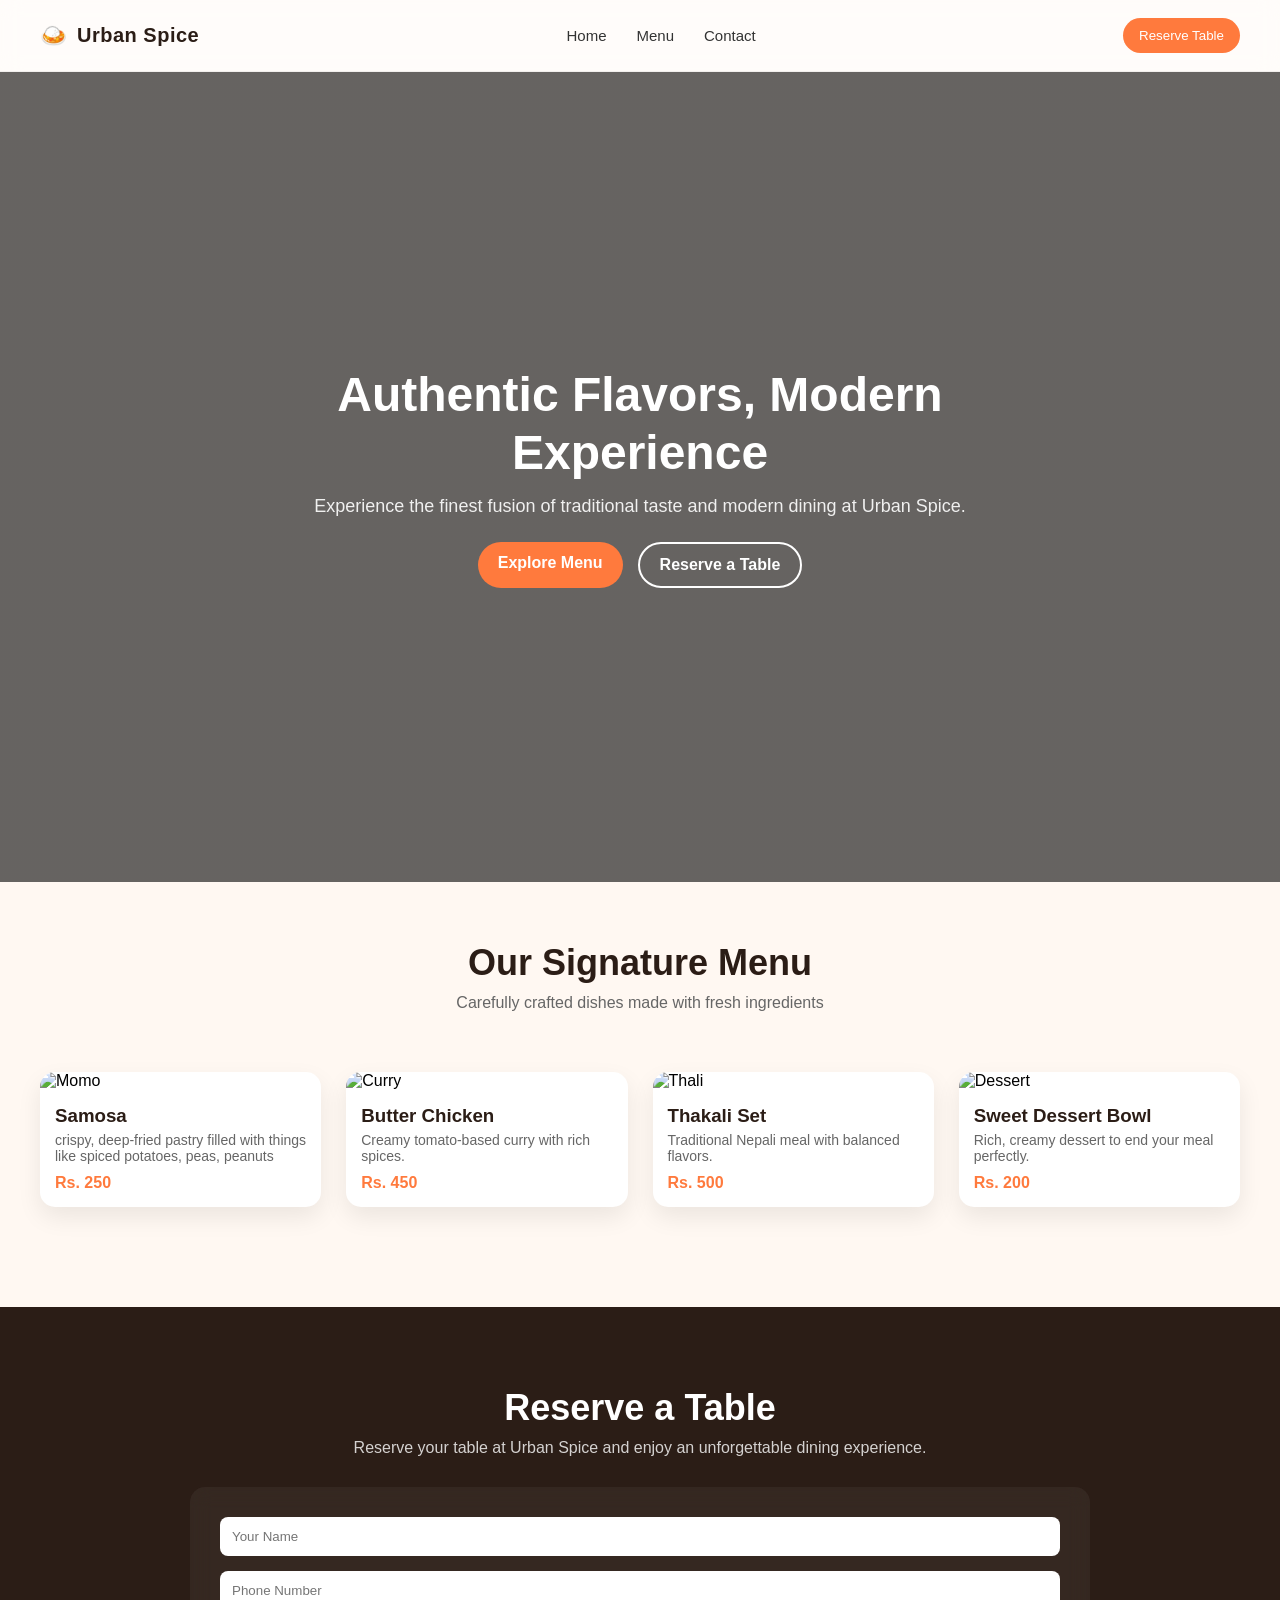
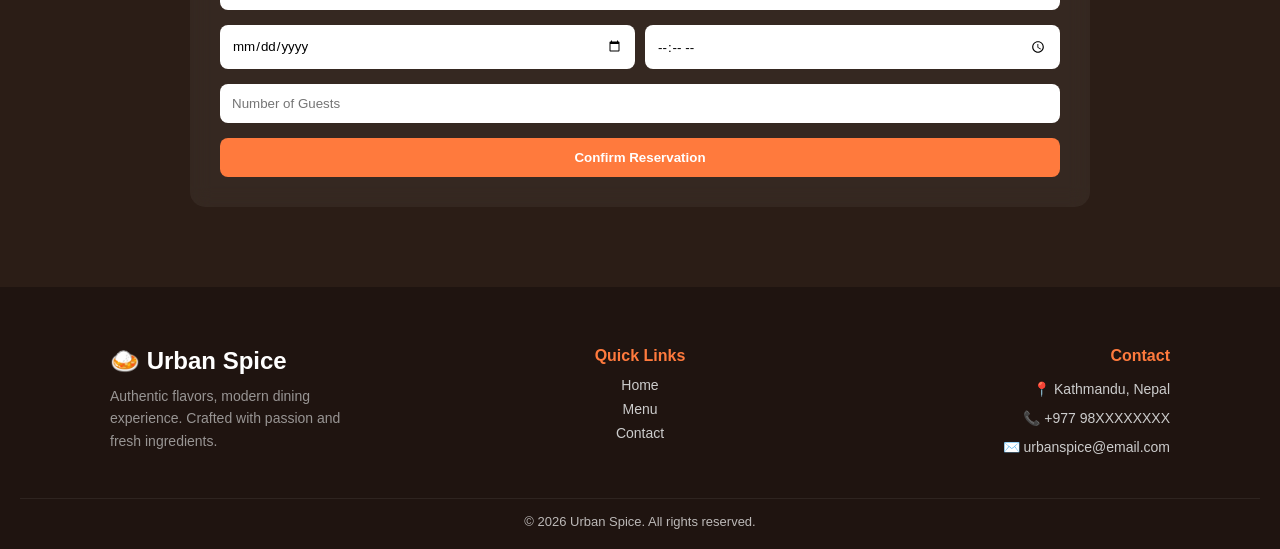
==== html-version/index.html @ 5a5e9949 "Initial commit - Urban Spice restaurant website" ====
<!DOCTYPE html>
<html lang="en">
<head>
  <meta charset="UTF-8">
  <meta name="viewport" content="width=device-width, initial-scale=1.0">
   <title>Urban Spice | Restaurant & Fine Dining</title> 
  <link rel="stylesheet" href="style.css">
</head>
 <body>
 
  <header class="navbar">
  <div class="logo">
    <span class="logo-icon">🍛</span>
    <span class="logo-text">Urban Spice</span>
  </div>

  <!-- Mobile button -->
  <div class="menu-toggle" id="menu-toggle">☰</div>

  <nav class="nav-links" id="nav-links">
    <a href="#home">Home</a>
    <a href="#menu">Menu</a>
    
    <a href="#contact">Contact</a>

    <button class="btn-reserve mobile-btn">Reserve Table</button>
  </nav>

  <button class="btn-reserve desktop-btn">Reserve Table</button>
</header>

<section class="hero" id="home">
  <div class="hero-content">
    <h1>Authentic Flavors, Modern Experience</h1>
    <p>
      Experience the finest fusion of traditional taste and modern dining at Urban Spice.
    </p>

    <div class="hero-buttons">
      <a href="#menu" class="btn primary">Explore Menu</a>
      <a href="#contact" class="btn secondary">Reserve a Table</a>
    </div>
  </div>
</section>
<section class="menu" id="menu">
  <div class="section-title">
    <h2>Our Signature Menu</h2>
    <p>Carefully crafted dishes made with fresh ingredients</p>
  </div>

  <div class="menu-grid">

    <div class="menu-card">
      <img src="https://images.unsplash.com/photo-1601050690597-df0568f70950?auto=format&fit=crop&w=800&q=80" alt="Momo">
      <h3>Samosa</h3>
      <p>crispy, deep-fried pastry filled with things like spiced potatoes, peas, peanuts</p>
      <span>Rs. 250</span>
    </div>

    <div class="menu-card">
      <img src="https://images.unsplash.com/photo-1604908176997-125f25cc6f3d?auto=format&fit=crop&w=800&q=80" alt="Curry">
      <h3>Butter Chicken</h3>
      <p>Creamy tomato-based curry with rich spices.</p>
      <span>Rs. 450</span>
    </div>

    <div class="menu-card">
      <img src="https://images.unsplash.com/photo-1631452180519-c014fe946bc7?auto=format&fit=crop&w=800&q=80" alt="Thali">
      <h3>Thakali Set</h3>
      <p>Traditional Nepali meal with balanced flavors.</p>
      <span>Rs. 500</span>
    </div>

    <div class="menu-card">
      <img src="https://images.unsplash.com/photo-1551024601-bec78aea704b?auto=format&fit=crop&w=800&q=80" alt="Dessert">
      <h3>Sweet Dessert Bowl</h3>
      <p>Rich, creamy dessert to end your meal perfectly.</p>
      <span>Rs. 200</span>
    </div>

  </div>
</section>

<!-- RESERVATION SECTION (OUTSIDE MENU) -->
<section class="reservation" id="contact">

  <div class="reservation-container">

    <div class="reservation-text">
      <h2>Reserve a Table</h2>
      <p>
        Reserve your table at Urban Spice and enjoy an unforgettable dining experience.
      </p>
    </div>

    <form class="reservation-form">

      <input type="text" placeholder="Your Name" required>
      <input type="tel" placeholder="Phone Number" required>

      <div class="row">
        <input type="date" required>
        <input type="time" required>
      </div>

      <input type="number" placeholder="Number of Guests" min="1" required>

      <button type="submit">Confirm Reservation</button>

    </form>

  </div>

</section>
 
 <footer class="footer">

  <div class="footer-container">

    <div class="footer-brand">
      <h3>🍛 Urban Spice</h3>
      <p>
        Authentic flavors, modern dining experience.  
        Crafted with passion and fresh ingredients.
      </p>
    </div>

    <div class="footer-links">
      <h4>Quick Links</h4>
      <a href="#home">Home</a>
      <a href="#menu">Menu</a>
      
      <a href="#contact">Contact</a>
    </div>

    <div class="footer-contact">
      <h4>Contact</h4>
      <p>📍 Kathmandu, Nepal</p>
      <p>📞 +977 98XXXXXXXX</p>
      <p>✉️ urbanspice@email.com</p>
    </div>

  </div>

  <div class="footer-bottom">
    <p>© 2026 Urban Spice. All rights reserved.</p>
  </div>

</footer>
 <script src="script.js"></script>
</body>
</html>
---- html-version/style.css ----
* {
  margin: 0;
  padding: 0;
  box-sizing: border-box;
  font-family: Arial, sans-serif;
}

body {
  background: #fff8f2;
}

/* Navbar */
.navbar {
  position: sticky;
  top: 0;
  display: flex;
  justify-content: space-between;
  align-items: center;
  padding: 18px 40px;

  background: rgba(255, 255, 255, 0.6);
  backdrop-filter: blur(10px);

  border-bottom: 1px solid rgba(0,0,0,0.05);
}

/* Logo */
.logo {
  display: flex;
  align-items: center;
  gap: 10px;
}

.logo-icon {
  font-size: 22px;
}

.logo-text {
  font-size: 20px;
  font-weight: bold;
  color: #2b1d16;
  letter-spacing: 0.5px;
}

/* Nav links */
.nav-links {
  display: flex;
  gap: 30px;
}

.nav-links a {
  text-decoration: none;
  color: #333;
  font-size: 15px;
  position: relative;
}

/* Unique hover effect */
.nav-links a::after {
  content: "";
  position: absolute;
  left: 0;
  bottom: -4px;
  width: 0%;
  height: 2px;
  background: #ff7a3d;
  transition: 0.3s;
}

.nav-links a:hover::after {
  width: 100%;
}

/* Button */
.btn-reserve {
  background: #ff7a3d;
  color: white;
  border: none;
  padding: 10px 16px;
  border-radius: 25px;
  cursor: pointer;
  transition: 0.3s;
}

.btn-reserve:hover {
  background: #e85f1f;
  transform: translateY(-2px);
}

/* Mobile */
@media (max-width: 768px) {
  .nav-links {
    display: none;
  }
}

/* Hide mobile menu toggle on desktop */
.menu-toggle {
  display: none;
  font-size: 26px;
  cursor: pointer;
}

/* Separate buttons */
.mobile-btn {
  display: none;
}

/* Desktop button */
.desktop-btn {
  display: inline-block;
}

/* MOBILE */
@media (max-width: 768px) {

  .menu-toggle {
    display: block;
  }

  .desktop-btn {
    display: none;
  }

  .nav-links {
    position: absolute;
    top: 70px;
    right: 0;
    width: 100%;
    background: rgba(255, 255, 255, 0.95);
    backdrop-filter: blur(10px);

    flex-direction: column;
    align-items: center;
    gap: 20px;

    padding: 20px 0;

    display: none;
  }

  .nav-links.active {
    display: flex;
  }

  .mobile-btn {
    display: inline-block;
  }
}

.hero {
  height: 90vh;
  display: flex;
  align-items: center;
  justify-content: center;

  text-align: center;

  background: linear-gradient(
      rgba(0, 0, 0, 0.6),
      rgba(0, 0, 0, 0.6)
    ),
    url("https://images.unsplash.com/photo-1504674900247-0877df9cc836")
      center/cover no-repeat;

  color: white;
  padding: 20px;
}

.hero-content {
  max-width: 700px;
}

.hero h1 {
  font-size: 48px;
  margin-bottom: 15px;
  line-height: 1.2;
}

.hero p {
  font-size: 18px;
  margin-bottom: 25px;
  opacity: 0.9;
}

/* Buttons */
.hero-buttons {
  display: flex;
  gap: 15px;
  justify-content: center;
  flex-wrap: wrap;
}

.btn {
  padding: 12px 20px;
  border-radius: 30px;
  text-decoration: none;
  font-weight: bold;
  transition: 0.3s;
}

.primary {
  background: #ff7a3d;
  color: white;
}

.primary:hover {
  background: #e85f1f;
  transform: translateY(-2px);
}

.secondary {
  border: 2px solid white;
  color: white;
}

.secondary:hover {
  background: white;
  color: black;
}

/* MOBILE */
@media (max-width: 768px) {
  .hero h1 {
    font-size: 32px;
  }

  .hero p {
    font-size: 16px;
  }
}

/* Section Title */
.section-title {
  text-align: center;
  padding: 60px 20px 20px;
}

.section-title h2 {
  font-size: 36px;
  margin-bottom: 10px;
  color: #2b1d16;
}

.section-title p {
  color: #666;
}

/* Menu Grid */
.menu {
  padding-bottom: 60px;
}

.menu-grid {
  display: grid;
  grid-template-columns: repeat(auto-fit, minmax(220px, 1fr));
  gap: 25px;
  padding: 40px;
}

/* Card */
.menu-card {
  background: white;
  border-radius: 15px;
  overflow: hidden;
  box-shadow: 0 10px 25px rgba(0,0,0,0.08);
  transition: 0.3s;
  cursor: pointer;
}

.menu-card:hover {
  transform: translateY(-8px);
}

/* Image */
.menu-card img {
  width: 100%;
  height: 180px;
  object-fit: cover;
}

/* Text */
.menu-card h3 {
  margin: 15px 15px 5px;
  color: #2b1d16;
}

.menu-card p {
  margin: 0 15px 10px;
  font-size: 14px;
  color: #666;
}

/* Price */
.menu-card span {
  display: block;
  margin: 0 15px 15px;
  font-weight: bold;
  color: #ff7a3d;
}

/* About Section */
.about {
  padding: 80px 20px;
  background: #fff8f2;
}

.about-container {
  display: flex;
  align-items: center;
  gap: 50px;
  max-width: 1100px;
  margin: auto;
}

/* Image */
.about-image img {
  width: 100%;
  max-width: 450px;
  border-radius: 15px;
  object-fit: cover;
  box-shadow: 0 10px 30px rgba(0,0,0,0.1);
}

/* Content */
.about-content h2 {
  font-size: 36px;
  margin-bottom: 15px;
  color: #2b1d16;
}

.about-content p {
  color: #555;
  line-height: 1.6;
  margin-bottom: 15px;
}

/* Stats */
.about-stats {
  display: flex;
  gap: 30px;
  margin-top: 20px;
}

.about-stats h3 {
  color: #ff7a3d;
  font-size: 24px;
}

.about-stats p {
  font-size: 14px;
  color: #666;
}

/* MOBILE */
@media (max-width: 768px) {
  .about-container {
    flex-direction: column;
    text-align: center;
  }

  .about-stats {
    justify-content: center;
    flex-wrap: wrap;
  }
}

/* Reservation Section */
.reservation {
  padding: 80px 20px;
  background: #2b1d16;
  color: white;
}

.reservation-container {
  max-width: 900px;
  margin: auto;
  text-align: center;
}

/* Text */
.reservation-text h2 {
  font-size: 36px;
  margin-bottom: 10px;
}

.reservation-text p {
  opacity: 0.8;
  margin-bottom: 30px;
}

/* Form */
.reservation-form {
  background: rgba(255,255,255,0.05);
  padding: 30px;
  border-radius: 15px;
  backdrop-filter: blur(10px);
}

.reservation-form input {
  width: 100%;
  padding: 12px;
  margin-bottom: 15px;
  border: none;
  border-radius: 8px;
  outline: none;
}

/* Row inputs */
.row {
  display: flex;
  gap: 10px;
}

.row input {
  flex: 1;
}

/* Button */
.reservation-form button {
  width: 100%;
  padding: 12px;
  background: #ff7a3d;
  border: none;
  color: white;
  font-weight: bold;
  border-radius: 8px;
  cursor: pointer;
  transition: 0.3s;
}

.reservation-form button:hover {
  background: #e85f1f;
  transform: translateY(-2px);
}

/* Mobile */
@media (max-width: 768px) {
  .row {
    flex-direction: column;
  }
}

/* Footer */

.footer {
  background: #1f1410;
  color: #fff;
  padding: 60px 20px 20px;
}

/* =========================
   CONTAINER (3 COLUMN GRID)
========================= */
.footer-container {
  display: grid;
  grid-template-columns: repeat(3, 1fr);
  max-width: 1100px;
  margin: auto;
  gap: 50px;
  padding: 0 20px;
  text-align: left;
}

/* =========================
   BRAND (LEFT)
========================= */
.footer-brand h3 {
  font-size: 24px;
  margin-bottom: 10px;
}

.footer-brand p {
  opacity: 0.7;
  max-width: 260px;
  line-height: 1.6;
  font-size: 14px;
  color: #ccc;
}

/* =========================
   LINKS (CENTER)
========================= */
.footer-links {
  text-align: center;
}

.footer-links h4,
.footer-contact h4 {
  margin-bottom: 12px;
  color: #ff7a3d;
  font-size: 16px;
}

.footer-links a {
  display: block;
  color: #ccc;
  text-decoration: none;
  margin-bottom: 8px;
  font-size: 14px;
  transition: 0.3s ease;
}

.footer-links a:hover {
  color: #ff7a3d;
  transform: translateX(4px);
}

/* =========================
   CONTACT (RIGHT)
========================= */

.footer-contact {
  text-align: right;
  display: flex;
  flex-direction: column;
  gap: 8px;
}

/* Heading */
.footer-contact h4 {
  margin: 0 0 6px 0;
  color: #ff7a3d;
  font-size: 16px;
}

/* Paragraphs */
.footer-contact p {
  margin: 0;
  color: #ccc;
  font-size: 14px;
  line-height: 1.5;
}
 
/* =========================
   BOTTOM SECTION
========================= */
.footer-bottom {
  text-align: center;
  margin-top: 40px;
  padding-top: 15px;
  border-top: 1px solid rgba(255,255,255,0.1);
  font-size: 13px;
  opacity: 0.7;
}

/* =========================
   MOBILE RESPONSIVE
========================= */
@media (max-width: 768px) {
  .footer-container {
    grid-template-columns: 1fr;
    text-align: center;
    gap: 25px;
  }

  .footer-contact {
    text-align: center;
  }

  .footer-brand p {
    margin: auto;
  }
}
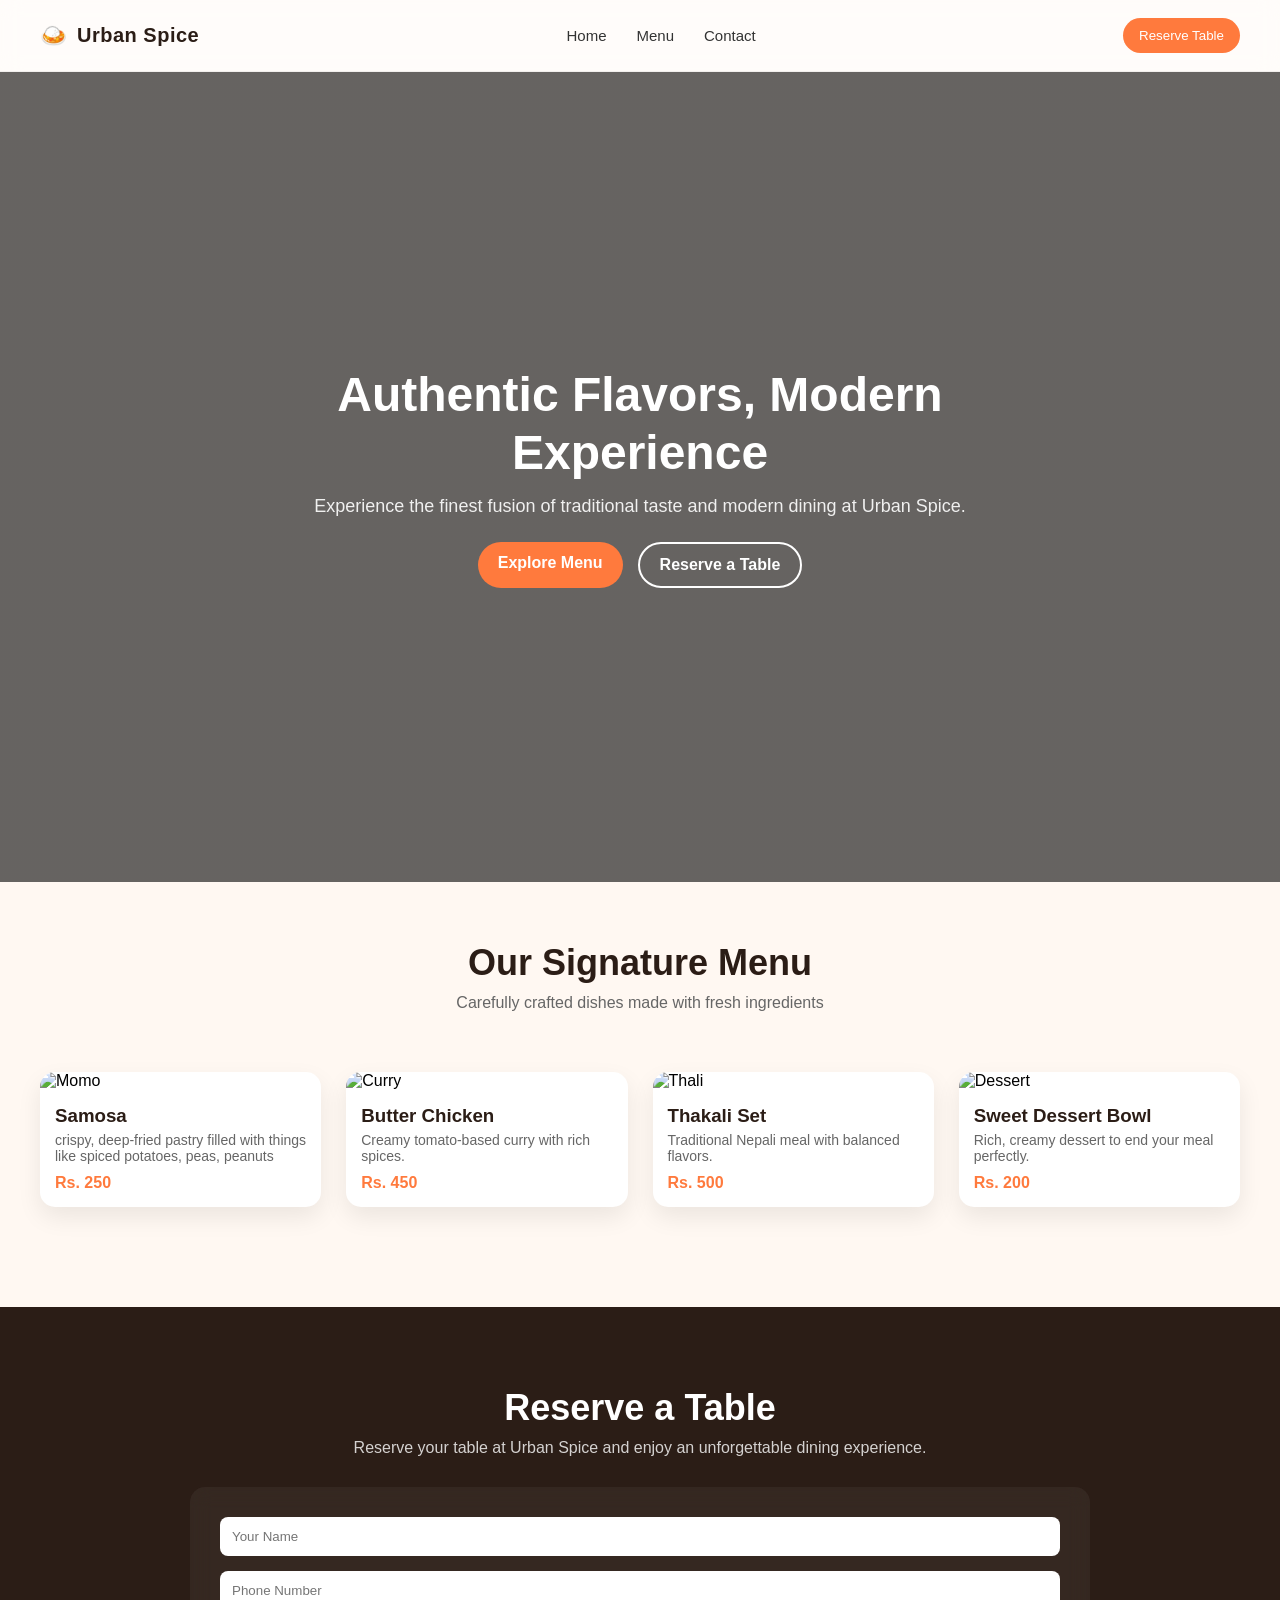
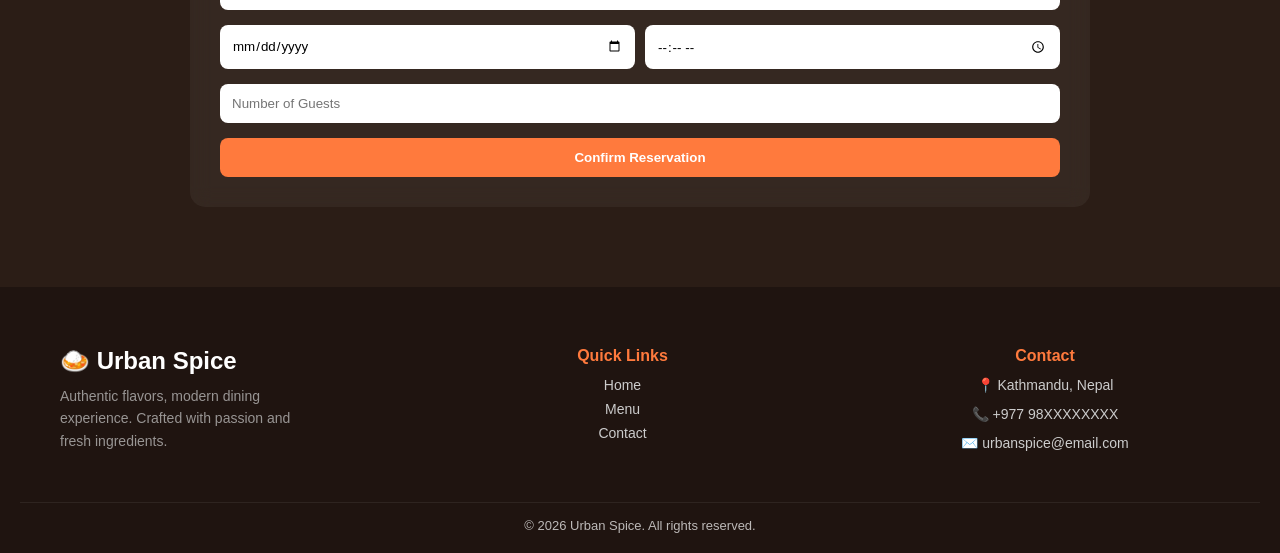
==== commit edbadeb3: "Fix footer alignment and layout improvements" ====
--- a/html-version/index.html
+++ b/html-version/index.html
@@ -133,12 +133,14 @@
       <a href="#contact">Contact</a>
     </div>
 
-    <div class="footer-contact">
-      <h4>Contact</h4>
-      <p>📍 Kathmandu, Nepal</p>
-      <p>📞 +977 98XXXXXXXX</p>
-      <p>✉️ urbanspice@email.com</p>
-    </div>
+   <div class="footer-contact">
+  <div class="footer-contact-content">
+    <h4>Contact</h4>
+    <p>📍 Kathmandu, Nepal</p>
+    <p>📞 +977 98XXXXXXXX</p>
+    <p>✉️ urbanspice@email.com</p>
+  </div>
+</div>
 
   </div>
 
--- a/html-version/style.css
+++ b/html-version/style.css
@@ -455,7 +455,7 @@
 .footer-container {
   display: grid;
   grid-template-columns: repeat(3, 1fr);
-  max-width: 1100px;
+  max-width: 1400px;
   margin: auto;
   gap: 50px;
   padding: 0 20px;
@@ -468,6 +468,7 @@
 .footer-brand h3 {
   font-size: 24px;
   margin-bottom: 10px;
+  margin-left: 20px;
 }
 
 .footer-brand p {
@@ -476,6 +477,7 @@
   line-height: 1.6;
   font-size: 14px;
   color: #ccc;
+  margin-left: 20px;
 }
 
 /* =========================
@@ -511,27 +513,29 @@
 ========================= */
 
 .footer-contact {
-  text-align: right;
-  display: flex;
-  flex-direction: column;
-  gap: 8px;
+  display: flex;
+  justify-content: flex-end; /* push block to right column */
+}
+
+.footer-contact-content {
+  width: 390px;          /* controls alignment width */
+  text-align: center;    /* centers heading + text nicely */
 }
 
 /* Heading */
-.footer-contact h4 {
-  margin: 0 0 6px 0;
+.footer-contact-content h4 {
+  margin: 0 0 10px 0;
   color: #ff7a3d;
   font-size: 16px;
 }
 
 /* Paragraphs */
-.footer-contact p {
-  margin: 0;
+.footer-contact-content p {
+  margin: 0 0 8px 0;
   color: #ccc;
   font-size: 14px;
   line-height: 1.5;
 }
- 
 /* =========================
    BOTTOM SECTION
 ========================= */
